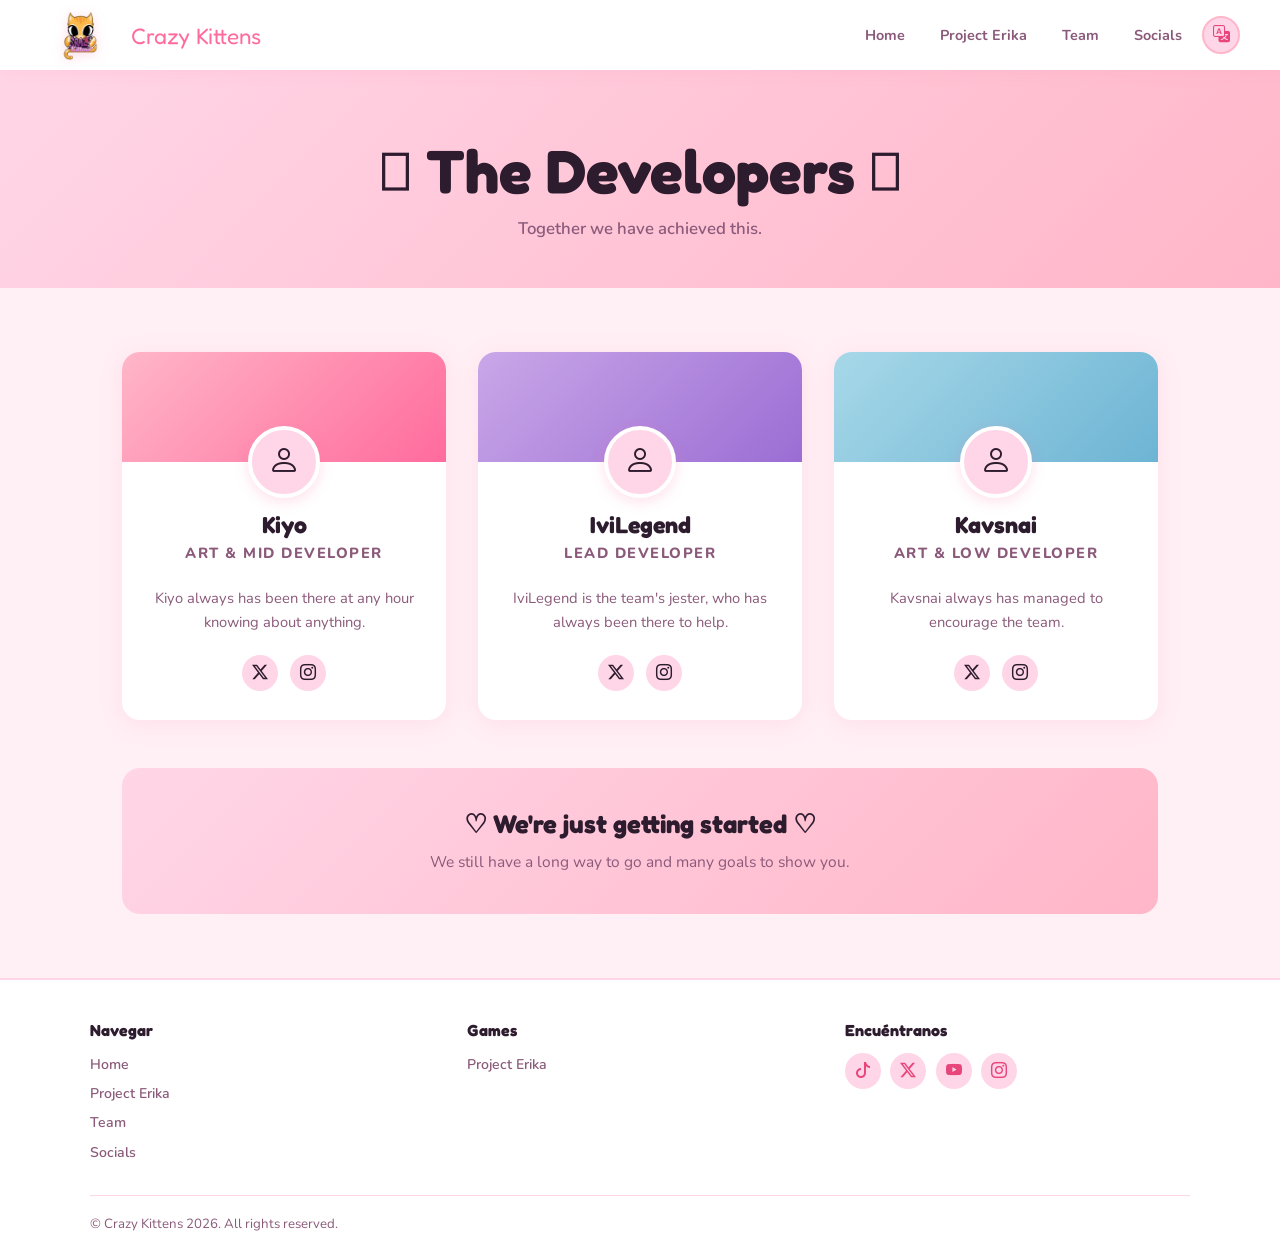
==== team/index.html @ 507714f8 "This shit is ass" ====
<!DOCTYPE html>
<html lang="en">
<head>
  <meta charset="UTF-8">
  <meta name="viewport" content="width=device-width, initial-scale=1.0">
  <title>Team — Crazy Kittens</title>
  <link rel="stylesheet" href="../../style.css">
  <link rel="icon" type="image/x-icon" href="../../assets/icons/logo.png">
  <link rel="stylesheet" href="https://cdn.jsdelivr.net/npm/bootstrap-icons@1.11.3/font/bootstrap-icons.css"> <!-- Iconos duros de pelotas -->
</head>

<body data-page-title="dev.title">
  <!-- navbar -->
  <nav class="navbar">
    <a href="../../index.html" class="navbar-logo">
      <img src="../../assets/images/logo.png" alt="Crazy Kittens logo">
      Crazy Kittens
    </a>

    <ul class="navbar-links" id="navLinks">
      <li><a href="../../index.html" data-i18n="nav.home">Inicio</a></li>
      <li><a href="../games/proyect_erika/" data-i18n="nav.erika">Project Erika</a></li>
      <li><a href="../team/" data-i18n="nav.team">Equipo</a></li>
      <li><a href="../../index.html#socials" data-i18n="nav.socials">Redes</a></li>

      <!-- Language selector -->
      <li>
        <div class="lang-select-wrap" id="langWrap">
          <button class="lang-toggle-btn" id="langToggleBtn" aria-label="Cambiar idioma">
            <i class="bi bi-translate"></i>
          </button>
          <ul class="lang-dropdown" id="langDropdown">
            <li><button type="button" data-lang="es">Español</button></li>
            <li><button type="button" data-lang="en">English</button></li>
          </ul>
        </div>
      </li>
    </ul>
  </nav>
  
  <!-- page header -->
  <header class="page-header">
    <h1 data-i18n="dev.header">Los desarrolladores</h1>
    <p data-i18n="dev.header_sub"></p>
  </header>

  <!-- Nuestras cartas -->
  <div class="section">
    <div class="dev-page-grid">

      <div class="member-card">
        <div class="member-banner member-banner-1">
          <div class="member-avatar-wrap"><div class="member-avatar"><i class="bi bi-person"></i></div></div>
        </div>
        <div class="member-info">

          <h2>Kiyo</h2>
          <p class="member-role" data-i18n="dev.kiyo_role"></p>
          <p data-i18n="dev.kiyo_bio"></p>
          <div class="member-socials">
            <a href="https://x.com" class="member-social-link" title="X"><i class="bi bi-twitter-x"></i></a>
            <a href="https://instagram.com" class="member-social-link" title="Instagram"><i class="bi bi-instagram"></i></a>
          </div>

        </div>
      </div>

      <div class="member-card">
        <div class="member-banner member-banner-2">
          <div class="member-avatar-wrap"><div class="member-avatar"><i class="bi bi-person"></i></div></div>
        </div>
        <div class="member-info">

          <h2>IviLegend</h2>
          <p class="member-role" data-i18n="dev.ivi_role"></p>
          <p data-i18n="dev.ivi_bio"></p>
          <div class="member-socials">
            <a href="https://x.com" class="member-social-link" title="X"><i class="bi bi-twitter-x"></i></a>
            <a href="https://instagram.com" class="member-social-link" title="Instagram"><i class="bi bi-instagram"></i></a>
          </div>

        </div>
      </div>

      <div class="member-card">
        <div class="member-banner member-banner-3">
          <div class="member-avatar-wrap"><div class="member-avatar"><i class="bi bi-person"></i></div></div>
        </div>
        <div class="member-info">

          <h2>Kavsnai</h2>
          <p class="member-role" data-i18n="dev.kav_role"></p>
          <p data-i18n="dev.kav_bio"></p>
          
          <div class="member-socials">
            <a href="https://x.com" class="member-social-link" title="X"><i class="bi bi-twitter-x"></i></a>
            <a href="https://instagram.com" class="member-social-link" title="Instagram"><i class="bi bi-instagram"></i></a>
          </div>

        </div>
      </div>

    </div>

    <!-- sección informativa -->
    <div style="margin-top:3rem; background:linear-gradient(135deg,#FFD6E7,#FFB6C8); border-radius:var(--radius); padding:2.5rem 2rem; text-align:center;">
      <h3 style="font-family:'Fredoka One',cursive; font-size:1.6rem; color:var(--text-dark); margin-bottom:0.6rem;" data-i18n="dev.blurb_h">Estamos apenas comenzando</h3>
      <p style="color:var(--text-soft); max-width:540px; margin:0 auto; line-height:1.65; font-size:0.97rem;" data-i18n="dev.blurb_p">Aún nos queda mucho camino que recorrer y muchos objetivos que mostraros.</p>
    </div>

  </div>

  <!-- footer -->
  <footer class="footer">
    <div class="footer-inner">

      <div class="footer-col">
        <h4 data-i18n="footer.nav_h">Navegar</h4>
        <ul>
          <li><a href="../../index.html" data-i18n="nav.home">Inicio</a></li>
          <li><a href="../games/proyectErika.html" data-i18n="nav.erika">Proyecto Erika</a></li>
          <li><a href="developers.html" data-i18n="nav.team">Equipo</a></li>
          <li><a href="../../index.html#socials" data-i18n="nav.socials">Redes</a></li>
        </ul>
      </div>

      <div class="footer-col">
        <h4 data-i18n="footer.nav_h2">Juegos</h4>
        <ul>
          <li><a href="../games/proyectErika.html" data-i18n="nav.erika">Proyecto Erika</a></li>
        </ul>
      </div>

      <div class="footer-col footer-col--socials">
        <h4 data-i18n="footer.connect_h">Encuéntranos</h4>
        <div class="footer-social-row">
          <a href="https://www.tiktok.com/@crazykittensgames" class="footer-social-link"><i class="bi bi-tiktok"></i></a>
          <a href="https://x.com/crazykittens_" class="footer-social-link"><i class="bi bi-twitter-x"></i></a>
          <a href="https://www.youtube.com/@CrazyKittensGames" class="footer-social-link"><i class="bi bi-youtube"></i></a>
          <a href="https://www.instagram.com/crazykittensgames" class="footer-social-link"><i class="bi bi-instagram"></i></a>
        </div>
      </div>

    </div>

    <div class="footer-bottom">
      <p data-i18n="footer.copy">© Crazy Kittens 2026. All rights reserved.</p>
    </div>
  </footer>
  <script src="../../i18n.js"></script>
  <script>
    const toggle = document.getElementById('navToggle');
    const links  = document.getElementById('navLinks');
    if (toggle && links) {
      toggle.addEventListener('click', () => {
        toggle.classList.toggle('open');
        links.classList.toggle('open');
      });
      links.querySelectorAll('a').forEach(a => a.addEventListener('click', () => {
        toggle.classList.remove('open');
        links.classList.remove('open');
      }));
    }

    const langBtn      = document.getElementById('langToggleBtn');
    const langDropdown = document.getElementById('langDropdown');

    if (langBtn && langDropdown) {
      langBtn.addEventListener('click', (e) => {
        e.stopPropagation();
        langBtn.classList.toggle('open');
        langDropdown.classList.toggle('open');
      });

      langDropdown.querySelectorAll('button[data-lang]').forEach(opt => {
        opt.addEventListener('click', () => {
          const lang = opt.dataset.lang;
          if (typeof setLang === 'function') setLang(lang);
          langBtn.classList.remove('open');
          langDropdown.classList.remove('open');
        });
      });

      document.addEventListener('click', () => {
        langBtn.classList.remove('open');
        langDropdown.classList.remove('open');
      });
    }
  </script>
  
</body>
</html>
---- style.css ----
@import url('https://fonts.googleapis.com/css2?family=Fredoka+One&family=Nunito:wght@400;600;700;800&display=swap');

/* =====================
   VARIABLES & RESET
   ===================== */
:root {
  --bg:          #FFF0F5;
  --white:       #FFFFFF;
  --rose-light:  #FFD6E7;
  --rose-mid:    #FFB6C8;
  --rose-strong: #FF6B9D;
  --rose-deep:   #E8457A;
  --text-dark:   #2D1B2E;
  --text-soft:   #8B5A7A;
  --shadow:      0 4px 24px rgba(255,107,157,0.13);
  --radius:      18px;
  --radius-sm:   10px;
  --nav-h:       70px;
  --section-gap: 4rem;
}

*, *::before, *::after { box-sizing: border-box; margin: 0; padding: 0; }
html { scroll-behavior: smooth; }

body {
  font-family: 'Nunito', sans-serif;
  background: var(--bg);
  color: var(--text-dark);
  min-height: 100vh;
  display: flex;
  flex-direction: column;
}

img { display: block; max-width: 100%; }
a   { text-decoration: none; color: inherit; }
.highlight {
  font-weight: 800;
  color: var(--rose-strong);
}


/* =====================
   NAVBAR
   ===================== */
.navbar {
  background: var(--white);
  box-shadow: 0 2px 16px rgba(255,107,157,0.10);
  position: sticky;
  top: 0;
  z-index: 200;
  padding: 0 2.5rem;
  display: flex;
  align-items: center;
  justify-content: space-between;
  height: var(--nav-h);
}

.navbar-logo {
  display: flex;
  align-items: center;
  gap: 0.7rem;
  font-family: 'Fredoka One', cursive;
  font-size: 1.4rem;
  color: var(--rose-strong);
  flex-shrink: 0;
}

.navbar-logo img {
  width: 80px; height: 52px;
  object-fit: contain;
  filter: drop-shadow(0 2px 6px rgba(255,107,157,0.25));
}

.navbar-links {
  display: flex;
  align-items: center;
  gap: 0.3rem;
  list-style: none;
}

.navbar-links a {
  font-family: 'Nunito', sans-serif;
  font-weight: 700;
  font-size: 0.9rem;
  color: var(--text-soft);
  padding: 0.42rem 0.95rem;
  border-radius: 50px;
  transition: background 0.2s, color 0.2s;
  white-space: nowrap;
}

.navbar-links a:hover,
.navbar-links a.active {
  background: var(--rose-light);
  color: var(--rose-deep);
}

.navbar-right {
  display: flex;
  align-items: center;
  gap: 0.6rem;
  flex-shrink: 0;
}

/* Language selector */
.lang-select-wrap {
  position: relative;
  display: flex;
  align-items: center;
  flex-shrink: 0;
}

.lang-toggle-btn {
  display: flex;
  align-items: center;
  justify-content: center;
  width: 38px;
  height: 38px;
  border-radius: 50%;
  border: 2px solid var(--rose-mid);
  background: var(--rose-light);
  color: var(--rose-deep);
  font-size: 1.05rem;
  cursor: pointer;
  transition: border-color 0.2s, background 0.2s, color 0.2s;
}
.lang-toggle-btn:hover,
.lang-toggle-btn.open {
  border-color: var(--rose-strong);
  background: var(--rose-mid);
  color: var(--white);
}

.lang-dropdown {
  position: absolute;
  top: calc(100% + 8px);
  right: 0;
  background: var(--white);
  border-radius: var(--radius-sm);
  box-shadow: 0 8px 24px rgba(255,107,157,0.18);
  list-style: none;
  min-width: 140px;
  padding: 0.4rem;
  display: none;
  z-index: 250;
}
.lang-dropdown.open { display: block; }

.lang-dropdown li button {
  width: 100%;
  text-align: left;
  background: none;
  border: none;
  padding: 0.55rem 0.8rem;
  font-family: 'Nunito', sans-serif;
  font-weight: 700;
  font-size: 0.88rem;
  color: var(--text-soft);
  border-radius: 8px;
  cursor: pointer;
  transition: background 0.15s, color 0.15s;
}
.lang-dropdown li button:hover,
.lang-dropdown li button.active {
  background: var(--rose-light);
  color: var(--rose-deep);
}

/* Hamburger */
.nav-toggle {
  display: none;
  flex-direction: column;
  gap: 5px;
  cursor: pointer;
  padding: 4px;
  background: none;
  border: none;
}
.nav-toggle span {
  display: block;
  width: 24px; height: 2px;
  background: var(--rose-strong);
  border-radius: 2px;
  transition: transform 0.3s, opacity 0.3s;
}
.nav-toggle.open span:nth-child(1) { transform: translateY(7px) rotate(45deg); }
.nav-toggle.open span:nth-child(2) { opacity: 0; }
.nav-toggle.open span:nth-child(3) { transform: translateY(-7px) rotate(-45deg); }

/* =====================
   HERO / COVER IMAGE
   ===================== */
.hero-cover {
  width: 100%;
  overflow: hidden;
  position: relative;
  display: flex;
  align-items: center;
  justify-content: center;
  background: linear-gradient(135deg, #FFD6E7, #FFB6C8);
}

.hero-cover img {
  width: 100%;
  height: clamp(280px, 70vh, 820px);
  object-fit: cover;
  object-position: center top;
  display: block;
}

.hero-cover-overlay {
  position: absolute;
  inset: 0;
  background: linear-gradient(to bottom,
    rgba(255,240,245,0.0) 40%,
    rgba(255,240,245,0.85) 100%
  );
}

/* =====================
   INTRO STRIP
   ===================== */
.intro-strip {
  background: var(--white);
  padding: 2.5rem 2rem;
  text-align: center;
  border-bottom: 2px solid var(--rose-light);
}

.intro-strip h2 {
  font-family: 'Fredoka One', cursive;
  font-size: clamp(1.6rem, 4vw, 2.4rem);
  color: var(--text-dark);
  margin-bottom: 0.6rem;
}

.intro-strip p {
  color: var(--text-soft);
  font-size: 1rem;
  max-width: 600px;
  margin: 0 auto 1.5rem;
  line-height: 1.65;
}

.intro-btns {
  display: flex;
  gap: 1rem;
  justify-content: center;
  flex-wrap: wrap;
}

/* =====================
   SHARED SECTION WRAPPER
   ===================== */
.section {
  padding: 0 2rem;
  max-width: 1100px;
  margin: var(--section-gap) auto 0;
  width: 100%;
}

.section-title {
  font-family: 'Fredoka One', cursive;
  font-size: 2rem;
  color: var(--text-dark);
  margin-bottom: 0.3rem;
}

.section-divider {
  width: 52px; height: 4px;
  background: var(--rose-strong);
  border-radius: 4px;
  margin-bottom: 2rem;
}

.section-divider--center {
  width: 120px;
  margin-left: auto;
  margin-right: auto;
  margin-bottom: 3rem;
}

/* =====================
   BUTTONS
   ===================== */
.btn {
  display: inline-flex;
  align-items: center;
  gap: 0.5rem;
  background: var(--rose-strong);
  color: var(--white);
  font-family: 'Nunito', sans-serif;
  font-weight: 800;
  font-size: 1rem;
  padding: 0.75rem 2rem;
  border-radius: 50px;
  border: none;
  cursor: pointer;
  transition: background 0.2s, transform 0.15s, box-shadow 0.2s;
  box-shadow: 0 4px 18px rgba(255,107,157,0.35);
}
.btn:hover {
  background: var(--rose-deep);
  transform: translateY(-2px);
  box-shadow: 0 8px 24px rgba(255,107,157,0.4);
}
.btn-outline {
  background: transparent;
  color: var(--rose-strong);
  border: 2px solid var(--rose-strong);
  box-shadow: none;
}
.btn-outline:hover {
  background: var(--rose-light);
  color: var(--rose-deep);
  border-color: var(--rose-deep);
  box-shadow: none;
}
.btn-sm {
  font-size: 0.88rem;
  padding: 0.55rem 1.4rem;
}

/* =====================
   STUDIO PANEL (index about us)
   ===================== */
.studio-panel {
  background: var(--white);
  border-radius: var(--radius);
  box-shadow: var(--shadow);
  display: grid;
  grid-template-columns: 280px 1fr;
  overflow: hidden;
  min-height: 380px;
}

.studio-panel-left {
  background: linear-gradient(160deg, var(--rose-light) 0%, var(--rose-strong) 100%);
  display: flex;
  flex-direction: column;
  align-items: center;
  justify-content: center;
  padding: 2.5rem 2rem;
  gap: 1.2rem;
  position: relative;
  overflow: hidden;
}

.studio-panel-left::before {
  content: '';
  position: absolute;
  width: 260px; height: 260px;
  border-radius: 50%;
  background: rgba(255,255,255,0.08);
  top: -80px; left: -60px;
}

.studio-panel-left::after {
  content: '';
  position: absolute;
  width: 180px; height: 180px;
  border-radius: 50%;
  background: rgba(255,255,255,0.07);
  bottom: -50px; right: -50px;
}

.studio-panel-logo {
  position: relative;
  z-index: 1;
  width: 500px;
  height: 500px;
  display: flex;
  align-items: center;
  justify-content: center;
}

.studio-panel-logo img {
  width: 100%;
  height: 100%;
  object-fit: contain;
  filter: drop-shadow(0 8px 24px rgba(232,69,122,0.3));
}

.studio-panel-name {
  font-family: 'Fredoka One', cursive;
  font-size: 1.5rem;
  color: var(--white);
  text-align: center;
  position: relative;
  z-index: 1;
}

.studio-panel-badge {
  background: rgba(255,255,255,0.22);
  color: var(--white);
  font-size: 0.7rem;
  font-weight: 800;
  text-transform: uppercase;
  letter-spacing: 1.5px;
  padding: 0.3rem 0.9rem;
  border-radius: 50px;
  border: 1px solid rgba(255,255,255,0.35);
  position: relative;
  z-index: 1;
}

.studio-panel-right {
  padding: 2.8rem;
  display: flex;
  flex-direction: column;
  justify-content: center;
  gap: 1.2rem;
}

.studio-panel-right h2 {
  font-family: 'Fredoka One', cursive;
  font-size: 1.9rem;
  color: var(--text-dark);
  line-height: 1.2;
}

.studio-panel-right h2 span {
  color: var(--rose-strong);
}

.studio-panel-right p {
  color: var(--text-soft);
  font-size: 0.93rem;
  line-height: 1.7;
}

.studio-panel-right p strong {
  color: var(--rose-deep);
}

.studio-panel-divider {
  width: 44px; height: 3px;
  background: var(--rose-strong);
  border-radius: 3px;
}

.studio-panel-right .btn {
  align-self: center;
  padding: 0.75rem 1.5rem;
}

.studio-stats-grid {
  display: grid;
  grid-template-columns: 1fr 1fr;
  gap: 0.8rem;
}

.studio-stat {
  background: var(--bg);
  border: 1.5px solid var(--rose-light);
  border-radius: var(--radius-sm);
  padding: 1rem;
  text-align: center;
  transition: transform 0.18s, border-color 0.18s;
}

.studio-stat:hover {
  transform: translateY(-3px);
  border-color: var(--rose-mid);
}

.studio-stat-wide {
  grid-column: 1 / -1;
  background: linear-gradient(135deg, var(--rose-strong), var(--rose-deep));
  border-color: transparent;
  display: flex;
  align-items: center;
  justify-content: center;
  gap: 0.7rem;
  padding: 0.85rem 1rem;
}

.studio-stat-wide:hover {
  transform: none;
}

.studio-stat-num {
  font-family: 'Fredoka One', cursive;
  font-size: 1.7rem;
  color: var(--rose-strong);
  line-height: 1;
}

.studio-stat-wide .studio-stat-num {
  color: var(--white);
}

.studio-stat-lbl {
  font-size: 0.67rem;
  font-weight: 800;
  text-transform: uppercase;
  letter-spacing: 1px;
  color: var(--text-soft);
  margin-top: 0.25rem;
}

.studio-stat-wide .studio-stat-lbl {
  color: rgba(255,255,255,0.85);
  margin-top: 0;
}

/* =====================
   GAME SPOTLIGHT (index)
   ===================== */
.game-spotlight {
  background: var(--white);
  border-radius: var(--radius);
  box-shadow: var(--shadow);
  overflow: hidden;
  display: grid;
  grid-template-columns: 1fr 1fr;
  min-height: 320px;
}

.game-spotlight-img {
  min-height: 280px;
  overflow: hidden;
}

.game-spotlight-img img {
  width: 100%;
  height: 100%;
  object-fit: cover;
  object-position: center;
  display: block;
}

.game-spotlight-body {
  padding: 2.5rem 2rem;
  display: flex;
  flex-direction: column;
  justify-content: center;
  gap: 0.8rem;
}

.game-tag {
  display: inline-block;
  background: var(--rose-light);
  color: var(--rose-deep);
  font-size: 0.72rem;
  font-weight: 800;
  letter-spacing: 1.5px;
  text-transform: uppercase;
  padding: 0.25rem 0.85rem;
  border-radius: 50px;
  align-self: flex-start;
}

.game-spotlight-body h2 {
  font-family: 'Fredoka One', cursive;
  font-size: 2.1rem;
  color: var(--text-dark);
}

.game-spotlight-body p {
  color: var(--text-soft);
  font-size: 0.97rem;
  line-height: 1.65;
}

.spotlight-actions {
  display: flex;
  gap: 0.8rem;
  flex-wrap: wrap;
  margin-top: 0.4rem;
  justify-content: center;
}

/* =====================
   TEAM PREVIEW (index)
   ===================== */
.dev-grid {
  display: grid;
  grid-template-columns: repeat(3, 1fr);
  gap: 1.5rem;
}

.cat-card {
  background: var(--white);
  border-radius: var(--radius);
  box-shadow: var(--shadow);
  padding: 2.2rem 1.6rem 1.8rem;
  text-align: center;
  position: relative;
  transition: transform 0.2s, box-shadow 0.2s;
}
.cat-card::before,
.cat-card::after {
  content: '';
  position: absolute;
  top: -10px;
  width: 22px; height: 22px;
  background: var(--white);
  clip-path: polygon(50% 0%, 0% 100%, 100% 100%);
}
.cat-card::before { left: 18px; }
.cat-card::after  { right: 18px; }
.cat-card:hover   { transform: translateY(-6px); box-shadow: 0 12px 36px rgba(255,107,157,0.2); }

.cat-avatar {
  width: 80px; height: 80px;
  border-radius: 50%;
  background: linear-gradient(135deg, var(--rose-light), var(--rose-mid));
  display: flex; align-items: center; justify-content: center;
  font-size: 2.2rem;
  margin: 0 auto 1.1rem;
  border: 3px solid var(--rose-light);
}
.cat-card h3 {
  font-family: 'Fredoka One', cursive;
  font-size: 1.25rem; color: var(--text-dark); margin-bottom: 0.25rem;
}
.cat-role {
  font-size: 0.78rem; font-weight: 800; letter-spacing: 1.5px;
  text-transform: uppercase; color: var(--rose-strong); margin-bottom: 0.8rem;
}
.cat-card p { font-size: 0.9rem; color: var(--text-soft); line-height: 1.6; }

/* =====================
   NEWSLETTER
   ===================== */
.newsletter-section {
  background: var(--white);
  border-radius: var(--radius);
  box-shadow: var(--shadow);
  padding: 3rem 2.5rem;
  text-align: center;
  max-width: 640px;
  margin: var(--section-gap) auto 0;
  width: calc(100% - 4rem);
}

.newsletter-section h2 {
  font-family: 'Fredoka One', cursive;
  font-size: 1.8rem;
  color: var(--text-dark);
  margin-bottom: 0.5rem;
}

.newsletter-section p {
  color: var(--text-soft);
  font-size: 0.95rem;
  margin-bottom: 1.5rem;
  line-height: 1.55;
}

.newsletter-form {
  display: flex;
  gap: 0.7rem;
  max-width: 440px;
  margin: 0 auto;
}

.newsletter-form input[type="email"] {
  flex: 1;
  padding: 0.72rem 1.2rem;
  border: 2px solid var(--rose-mid);
  border-radius: 50px;
  font-family: 'Nunito', sans-serif;
  font-size: 0.95rem;
  color: var(--text-dark);
  background: var(--bg);
  outline: none;
  transition: border-color 0.2s;
}
.newsletter-form input[type="email"]:focus {
  border-color: var(--rose-strong);
}
.newsletter-form input[type="email"]::placeholder {
  color: var(--text-soft);
}

/* =====================
   SOCIAL SECTION
   ===================== */
.social-section {
  background: linear-gradient(135deg, #FFB6C8 0%, #FF6B9D 100%);
  border-radius: var(--radius);
  padding: 3rem 2rem;
  text-align: center;
  margin: var(--section-gap) auto 0;
  max-width: 1100px;
  width: calc(100% - 4rem);
}

.social-section h2 {
  font-family: 'Fredoka One', cursive;
  font-size: 2rem;
  color: var(--white);
  margin-bottom: 0.5rem;
}
.social-section > p {
  color: rgba(255,255,255,0.85);
  margin-bottom: 2rem;
  font-size: 0.97rem;
}

.social-links {
  display: flex;
  flex-wrap: wrap;
  gap: 1rem;
  justify-content: center;
}

.social-pill {
  display: inline-flex;
  align-items: center;
  gap: 0.55rem;
  background: rgba(255,255,255,0.22);
  color: var(--white);
  font-weight: 700;
  font-size: 0.95rem;
  padding: 0.6rem 1.4rem;
  border-radius: 50px;
  border: 2px solid rgba(255,255,255,0.35);
  transition: background 0.2s, border-color 0.2s;
  backdrop-filter: blur(4px);
}
.social-pill:hover {
  background: rgba(255,255,255,0.38);
  border-color: rgba(255,255,255,0.6);
}

/* =====================
   PAGE HEADER (inner pages)
   ===================== */
.page-header {
  background: linear-gradient(135deg, #FFD6E7 0%, #FFB6C8 100%);
  padding: 4rem 2rem 3rem;
  text-align: center;
}
.page-header h1 {
  font-family: 'Fredoka One', cursive;
  font-size: clamp(2.2rem, 6vw, 3.8rem);
  color: var(--text-dark);
}
.page-header p {
  color: var(--text-soft);
  font-size: 1.05rem;
  margin-top: 0.6rem;
  font-weight: 600;
}

/* =====================
   PROJECT ERIKA PAGE
   ===================== */
.erika-hero {
  background: var(--white);
  border-radius: var(--radius);
  box-shadow: var(--shadow);
  overflow: hidden;
  margin-bottom: 3rem;
}

.erika-cover {
  width: 100%;
  height: 380px;
  background: linear-gradient(135deg, #FFB6C8 0%, #FF6B9D 60%, #E8457A 100%);
  display: flex;
  align-items: center;
  justify-content: center;
  font-size: 7rem;
  position: relative;
  overflow: hidden;
}

.erika-cover img {
  width: 100%;
  height: 100%;
  object-fit: cover;
}

.erika-cover-placeholder {
  position: absolute;
  font-size: 7rem;
}

.erika-meta {
  padding: 2rem 2.5rem;
  display: flex;
  align-items: flex-start;
  justify-content: space-between;
  gap: 2rem;
  flex-wrap: wrap;
}

.erika-meta-left h1 {
  font-family: 'Fredoka One', cursive;
  font-size: 2.5rem;
  color: var(--text-dark);
  margin-bottom: 0.4rem;
}

.erika-meta-left p {
  color: var(--text-soft);
  font-size: 0.95rem;
  line-height: 1.6;
  max-width: 550px;
}

.badge-row {
  display: flex;
  gap: 0.5rem;
  flex-wrap: wrap;
  margin-bottom: 0.8rem;
}

.badge {
  background: var(--rose-light);
  color: var(--rose-deep);
  font-size: 0.72rem;
  font-weight: 800;
  letter-spacing: 1px;
  text-transform: uppercase;
  padding: 0.22rem 0.7rem;
  border-radius: 50px;
}

.erika-actions {
  display: flex;
  flex-direction: column;
  gap: 0.7rem;
  flex-shrink: 0;
}

.spotlight-divider {
  border: none;
  width: 80px;
  margin: 0.4rem auto;
  border-top: 3px dotted var(--rose-mid);
}

/* Trailer embed */
.trailer-wrap {
  background: var(--white);
  border-radius: var(--radius);
  box-shadow: var(--shadow);
  overflow: hidden;
  margin-bottom: 3rem;
}

.trailer-wrap h2 {
  font-family: 'Fredoka One', cursive;
  font-size: 1.6rem;
  color: var(--text-dark);
  padding: 1.5rem 2rem 0;
}

.trailer-embed {
  position: relative;
  padding-bottom: 56.25%;
  height: 0;
  margin: 1.2rem 0 0;
}

.trailer-embed iframe {
  position: absolute;
  top: 0; left: 0;
  width: 100%; height: 100%;
  border: none;
}

/* Screenshots grid */
.screenshots-grid {
  display: grid;
  grid-template-columns: repeat(2, 1fr);
  gap: 1.5rem;
  margin-top: 1.5rem;
}

.screenshot-slot {
  background: #f2c4d4;
  border-radius: 16px;
  aspect-ratio: unset;
  display: flex;
  align-items: center;
  justify-content: center;
  font-size: 2.5rem;
  overflow: visible;
  min-height: 220px;
  position: relative;
  padding: 10px 10px 52px 10px;
}

.screenshot-slot::before { display: none; }
.screenshot-slot::after  { display: none; }

.screenshot-slot img {
  width: 100%;
  height: 300px;
  object-fit: cover;
  display: block;
  border-radius: 10px;
  filter: sepia(20%) contrast(1.05) brightness(0.95) saturate(0.9);
}

.screenshot-slot:nth-child(odd)  { transform: rotate(-1.2deg); }
.screenshot-slot:nth-child(even) { transform: rotate(1deg); }

/* chincheta */

.screenshot-slot .photo-clip {
  position: absolute;
  top: -20px;
  left: 50%;
  transform: translateX(-50%);
  width: 42px;
  height: 42px;
  background: #d4889e;
  border-radius: 50%;
  z-index: 10;
  box-shadow: 0 2px 8px rgba(0,0,0,0.15);
}

.screenshot-slot .photo-clip::before {
  content: '';
  position: absolute;
  top: 50%;
  left: 50%;
  transform: translate(-50%, -50%);
  width: 16px;
  height: 16px;
  border-radius: 50%;
  background: #f5d5df;
}
/* =====================
   GAMES LIST
   ===================== */
.games-grid {
  display: grid;
  grid-template-columns: repeat(auto-fill, minmax(320px, 1fr));
  gap: 1.8rem;
}

.game-card {
  background: var(--white);
  border-radius: var(--radius);
  box-shadow: var(--shadow);
  overflow: hidden;
  transition: transform 0.2s, box-shadow 0.2s;
}
.game-card:hover {
  transform: translateY(-6px);
  box-shadow: 0 14px 36px rgba(255,107,157,0.2);
}
.game-card-cover {
  height: 200px;
  background: linear-gradient(135deg, #FFB6C8 0%, #FF6B9D 60%, #E8457A 100%);
  display: flex; align-items: center; justify-content: center;
  font-size: 4.5rem;
}
.game-card-info {
  padding: 1.5rem 1.6rem;
}
.game-card-info h2 {
  font-family: 'Fredoka One', cursive;
  font-size: 1.4rem; color: var(--text-dark); margin-bottom: 0.4rem;
}
.game-card-info p {
  color: var(--text-soft); font-size: 0.9rem; line-height: 1.6; margin-bottom: 1.2rem;
}

/* =====================
   TEAM PAGE
   ===================== */
.dev-page-grid {
  display: grid;
  grid-template-columns: repeat(auto-fill, minmax(300px, 1fr));
  gap: 2rem;
}

.member-card {
  background: var(--white);
  border-radius: var(--radius);
  box-shadow: var(--shadow);
  overflow: hidden;
  transition: transform 0.2s, box-shadow 0.2s;
}
.member-card:hover {
  transform: translateY(-6px);
  box-shadow: 0 14px 36px rgba(255,107,157,0.2);
}

.member-banner {
  height: 110px;
  position: relative;
}
.member-banner-1 { background: linear-gradient(135deg, #FFB6C8, #FF6B9D); }
.member-banner-2 { background: linear-gradient(135deg, #C9A7E8, #9B6DD4); }
.member-banner-3 { background: linear-gradient(135deg, #A7D8E8, #6DB4D4); }

.member-avatar-wrap {
  position: absolute;
  bottom: -36px; left: 50%;
  transform: translateX(-50%);
}
.member-avatar {
  width: 72px; height: 72px;
  border-radius: 50%;
  border: 4px solid var(--white);
  background: var(--rose-light);
  display: flex; align-items: center; justify-content: center;
  font-size: 2rem;
  box-shadow: 0 4px 14px rgba(255,107,157,0.2);
}
.member-info {
  padding: 3rem 1.8rem 1.8rem;
  text-align: center;
}
.member-info h2 {
  font-family: 'Fredoka One', cursive;
  font-size: 1.45rem; color: var(--text-dark); margin-bottom: 0.2rem;
}
.member-role {
  font-size: 0.75rem; font-weight: 800;
  letter-spacing: 1.5px; text-transform: uppercase;
  color: var(--rose-strong); margin-bottom: 0.9rem;
}
.member-info p {
  color: var(--text-soft); font-size: 0.92rem; line-height: 1.65; margin-bottom: 1.3rem;
}
.member-socials { display: flex; justify-content: center; gap: 0.7rem; }
.member-social-link {
  width: 36px; height: 36px;
  border-radius: 50%;
  background: var(--rose-light);
  display: flex; align-items: center; justify-content: center;
  font-size: 1rem;
  transition: background 0.2s, transform 0.15s;
}
.member-social-link:hover { background: var(--rose-mid); transform: scale(1.1); }

/* =====================
   DONATE PAGE
   ===================== */
.donate-intro {
  background: var(--white);
  border-radius: var(--radius);
  box-shadow: var(--shadow);
  padding: 3rem 2.5rem;
  text-align: center;
  margin-bottom: 2.5rem;
}

.donate-intro h2 {
  font-family: 'Fredoka One', cursive;
  font-size: 2rem;
  color: var(--text-dark);
  margin-bottom: 0.7rem;
}

.donate-intro p {
  color: var(--text-soft);
  font-size: 0.97rem;
  line-height: 1.7;
  max-width: 580px;
  margin: 0 auto 2rem;
}

.donate-tiers {
  display: grid;
  grid-template-columns: repeat(auto-fill, minmax(220px, 1fr));
  gap: 1.5rem;
  margin-bottom: 2rem;
}

.donate-tier {
  background: var(--bg);
  border: 2px solid var(--rose-mid);
  border-radius: var(--radius);
  padding: 2rem 1.5rem;
  text-align: center;
  transition: border-color 0.2s, transform 0.2s;
}

.donate-tier:hover {
  border-color: var(--rose-strong);
  transform: translateY(-4px);
}

.donate-tier.featured {
  border-color: var(--rose-strong);
  background: linear-gradient(135deg, #FFF0F5, #FFD6E7);
}

.donate-tier .tier-icon { font-size: 2.5rem; margin-bottom: 0.8rem; }
.donate-tier .tier-amount {
  font-family: 'Fredoka One', cursive;
  font-size: 2rem;
  color: var(--rose-strong);
}
.donate-tier .tier-name {
  font-weight: 800;
  font-size: 0.85rem;
  text-transform: uppercase;
  letter-spacing: 1px;
  color: var(--text-soft);
  margin-bottom: 0.7rem;
}
.donate-tier p {
  color: var(--text-soft);
  font-size: 0.87rem;
  line-height: 1.55;
}

/* =====================
   SUPPORT SECTION (index)
   ===================== */
.support-section {
  text-align: left;
}

.support-section .section-divider {
  margin-left: 0;
  margin-right: 0;
}

.support-grid {
  display: grid;
  grid-template-columns: repeat(auto-fit, minmax(260px, 320px));
  gap: 1.5rem;
  justify-content: center;
}

.support-card {
  background: var(--white);
  border-radius: var(--radius);
  box-shadow: var(--shadow);
  padding: 2rem 1.8rem;
  text-align: center;
  display: flex;
  flex-direction: column;
}

.support-card p {
  color: var(--text-soft);
  font-size: 0.88rem;
  line-height: 1.55;
  margin-bottom: 1rem;
  flex: 1;
}

.support-card .btn {
  align-self: center;
  width: fit-content;
}

.support-card .support-icon {
  font-size: 2.5rem;
  margin-bottom: 0.8rem;
}

.support-card h3 {
  font-family: 'Fredoka One', cursive;
  font-size: 1.15rem;
  color: var(--text-dark);
  margin-bottom: 0.5rem;
}

/* =====================
   NOVEDADES / NEWS
   ===================== */
.news-grid {
  display: grid;
  grid-template-columns: repeat(auto-fill, minmax(300px, 1fr));
  gap: 1.5rem;
}

.news-card {
  background: var(--white);
  border-radius: var(--radius);
  box-shadow: var(--shadow);
  overflow: hidden;
  transition: transform 0.2s, box-shadow 0.2s;
}
.news-card:hover {
  transform: translateY(-4px);
  box-shadow: 0 12px 30px rgba(255,107,157,0.18);
}

.news-card-img {
  height: 140px;
  background: linear-gradient(135deg, var(--rose-light), var(--rose-mid));
  display: flex; align-items: center; justify-content: center;
  font-size: 3rem;
}

.news-card-body { padding: 1.4rem 1.5rem; }
.news-card-date {
  font-size: 0.75rem; font-weight: 700;
  color: var(--rose-strong); text-transform: uppercase;
  letter-spacing: 1px; margin-bottom: 0.4rem;
}
.news-card-body h3 {
  font-family: 'Fredoka One', cursive;
  font-size: 1.15rem; color: var(--text-dark); margin-bottom: 0.5rem;
}
.news-card-body p {
  color: var(--text-soft); font-size: 0.88rem; line-height: 1.55;
}

/* =====================
   404
   ===================== */
.error-page {
  flex: 1;
  display: flex; flex-direction: column;
  align-items: center; justify-content: center;
  text-align: center; padding: 4rem 2rem;
}
.error-code {
  font-family: 'Fredoka One', cursive;
  font-size: clamp(6rem, 18vw, 12rem);
  color: var(--rose-mid); line-height: 1; margin-bottom: 0.3rem;
}
.error-page h2 {
  font-family: 'Fredoka One', cursive;
  font-size: 2rem; color: var(--text-dark); margin-bottom: 0.7rem;
}
.error-page p { color: var(--text-soft); font-size: 1rem; margin-bottom: 2rem; }

/* =====================
   FOOTER
   ===================== */
.footer {
  background: var(--white);
  border-top: 2px solid var(--rose-light);
  padding: 2.5rem 2.5rem 1.5rem;
  margin-top: var(--section-gap);
}

.footer-inner {
  max-width: 1100px;
  margin: 0 auto 2rem;
  display: grid;
  grid-template-columns: 1fr 1fr 1fr;
  gap: 2rem;
}

.footer-col h4 {
  font-family: 'Fredoka One', cursive;
  font-size: 1rem; color: var(--text-dark); margin-bottom: 0.8rem;
}
.footer-col ul {
  list-style: none; display: flex; flex-direction: column; gap: 0.45rem;
}
.footer-col ul li a {
  color: var(--text-soft); font-size: 0.88rem; font-weight: 600;
  transition: color 0.2s;
}
.footer-col ul li a:hover { color: var(--rose-strong); }

.footer-social-row {
  display: flex;
  gap: 0.6rem;
  flex-wrap: wrap;
}

.footer-social-link {
  width: 36px; height: 36px;
  border-radius: 50%;
  background: var(--rose-light);
  color: var(--rose-deep);
  display: flex; align-items: center; justify-content: center;
  font-size: 1rem;
  transition: background 0.2s, transform 0.15s;
}
.footer-social-link:hover {
  background: var(--rose-mid);
  transform: scale(1.1);
}

.footer-bottom {
  max-width: 1100px;
  margin: 0 auto;
  border-top: 1px solid var(--rose-light);
  padding-top: 1.2rem;
}
.footer-bottom p { color: var(--text-soft); font-size: 0.83rem; }

/* =====================
   LOGO ANIMACION (about us)
   ===================== */
.studio-panel-logo .logo-container {
  position: relative;
  display: inline-flex;
  align-items: center;
  justify-content: center;
  width: 100%;
  height: 100%;
  cursor: pointer;
}

.studio-panel-logo .logo-base {
  width: 100%;
  height: 100%;
  object-fit: contain;
  filter: drop-shadow(0 8px 24px rgba(232,69,122,0.3));
}

.studio-panel-logo .logo-whiskers {
  position: absolute;
  inset: 0;
  width: 100%;
  height: 100%;
  object-fit: contain;
  pointer-events: none;
  transform-origin: center;
}

@keyframes whisker-wiggle {
  0%   { transform: rotate(0deg)   scale(1); }
  15%  { transform: rotate(-12deg) scale(1.1); }
  35%  { transform: rotate(10deg)  scale(1.15); }
  55%  { transform: rotate(-8deg)  scale(1.1); }
  75%  { transform: rotate(6deg)   scale(1.05); }
  90%  { transform: rotate(-3deg)  scale(1); }
  100% { transform: rotate(0deg)   scale(1); }
}

@keyframes cat-bounce {
  0%   { transform: translateY(0)    rotate(0deg); }
  20%  { transform: translateY(-8px) rotate(-5deg); }
  40%  { transform: translateY(4px)  rotate(4deg); }
  60%  { transform: translateY(-5px) rotate(-3deg); }
  80%  { transform: translateY(2px)  rotate(2deg); }
  100% { transform: translateY(0)    rotate(0deg); }
}

.studio-panel-logo .logo-whiskers.wiggle {
  animation: whisker-wiggle 0.55s ease-in-out forwards;
}

.studio-panel-logo .logo-base.wiggle {
  animation: cat-bounce 0.55s ease-in-out forwards;
}

/* =====================
   RESPONSIVE
   ===================== */
@media (max-width: 900px) {
  .game-spotlight        { grid-template-columns: 1fr; }
  .dev-grid              { grid-template-columns: 1fr 1fr; }
  .footer-inner          { grid-template-columns: 1fr 1fr; }
}

@media (max-width: 750px) {
  .studio-panel          { grid-template-columns: 1fr; }
  .studio-panel-left     { padding: 2.5rem 2rem 2rem; }
  .studio-panel-right    { padding: 2rem 1.8rem; }
}

@media (max-width: 700px) {
  :root { --section-gap: 3rem; }

  .nav-toggle { display: flex; }

  .lang-select { max-width: 110px; font-size: 0.78rem; padding: 0.32rem 0.7rem; }

  .navbar-links {
    display: none;
    position: absolute;
    top: var(--nav-h);
    left: 0; right: 0;
    background: var(--white);
    flex-direction: column;
    padding: 1.2rem 1.5rem 1.5rem;
    gap: 0.3rem;
    box-shadow: 0 8px 24px rgba(255,107,157,0.15);
    border-top: 2px solid var(--rose-light);
    z-index: 199;
  }

  .navbar-links.open { display: flex; }

  .navbar-links a {
    display: block;
    width: 100%;
    padding: 0.65rem 1.1rem;
    font-size: 1rem;
  }

  .dev-grid              { grid-template-columns: 1fr; }
  .footer-inner          { grid-template-columns: 1fr; gap: 1.5rem; }
  .erika-meta            { flex-direction: column; }
  .erika-actions         { flex-direction: row; flex-wrap: wrap; }
  .newsletter-form       { flex-direction: column; }
  .newsletter-section    { width: calc(100% - 2rem); }
  .social-section        { width: calc(100% - 2rem); }
  .hero-cover img        { height: 55vw; min-height: 240px; }
  .hero-cover            { max-height: none; }
}

@media (max-width: 480px) {
  :root { --section-gap: 2.5rem; }

  .navbar                { padding: 0 1rem; }
  .section               { padding: 0 1.2rem; }
  .donate-tiers          { grid-template-columns: 1fr; }
  .studio-stats          { grid-template-columns: 1fr 1fr; }
  .erika-cover           { height: 220px; }
}
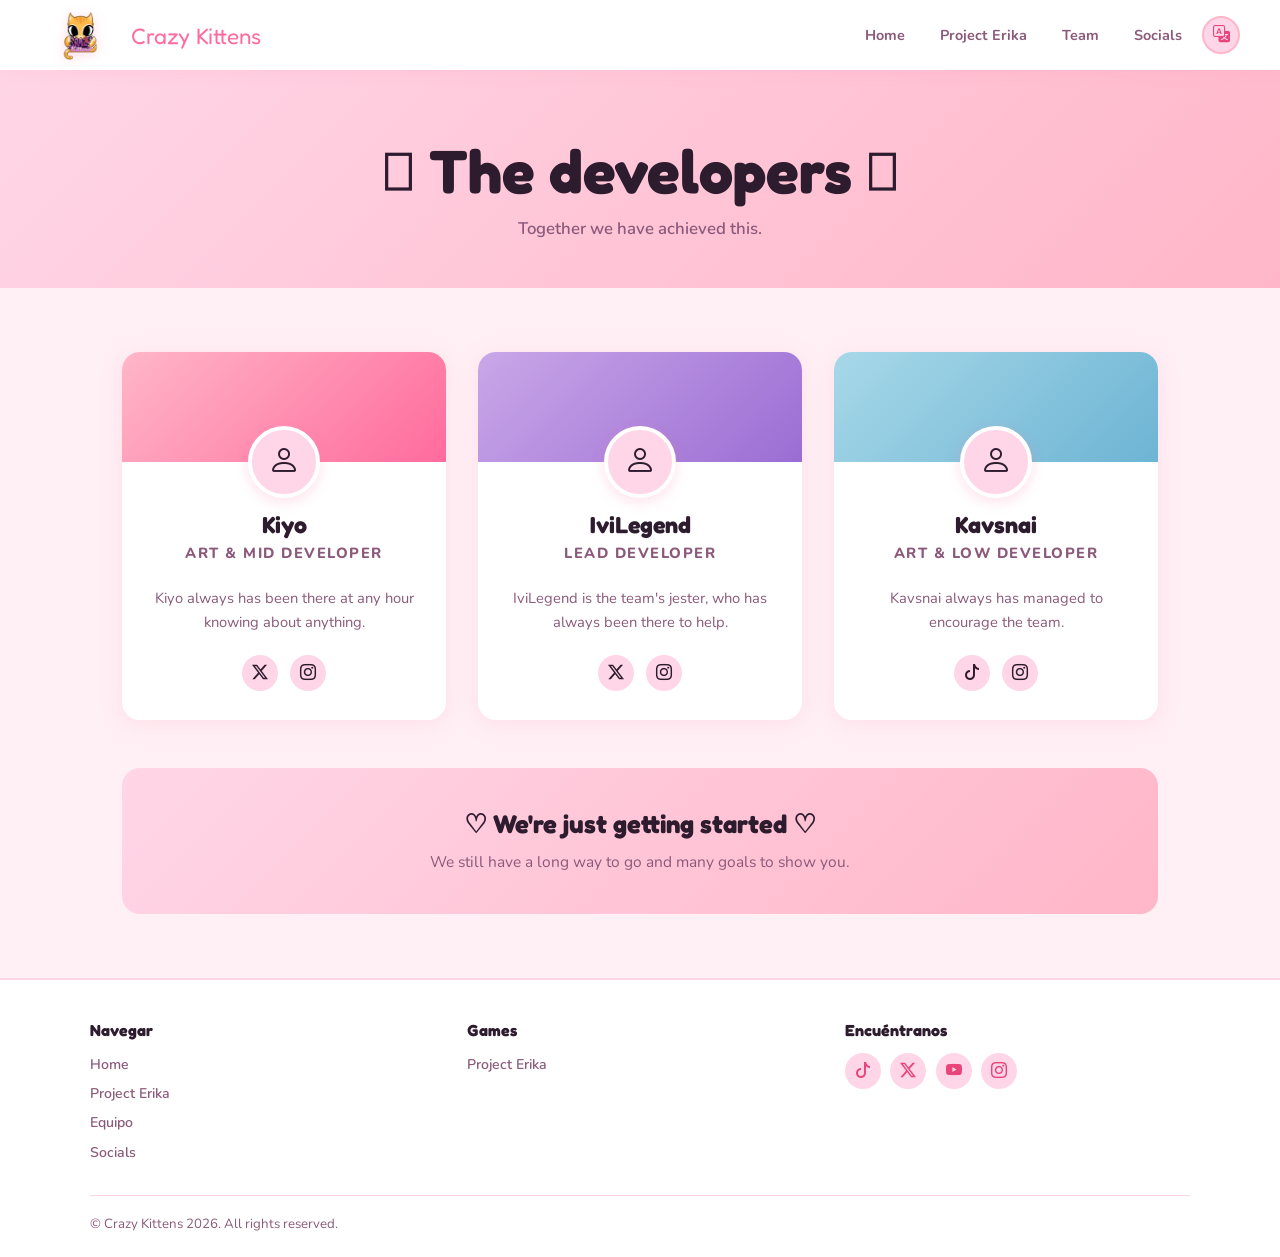
==== commit 47d3fd2e: "enlace rel titulo funcional y nombres titulos mejorados" ====
--- a/team/index.html
+++ b/team/index.html
@@ -3,25 +3,25 @@
 <head>
   <meta charset="UTF-8">
   <meta name="viewport" content="width=device-width, initial-scale=1.0">
-  <title>Team — Crazy Kittens</title>
-  <link rel="stylesheet" href="../../style.css">
-  <link rel="icon" type="image/x-icon" href="../../assets/icons/logo.png">
+  <title>Team - Crazy Kittens</title>
+  <link rel="stylesheet" href="../style.css">
+  <link rel="icon" type="image/x-icon" href="../assets/images/logo.png">
   <link rel="stylesheet" href="https://cdn.jsdelivr.net/npm/bootstrap-icons@1.11.3/font/bootstrap-icons.css"> <!-- Iconos duros de pelotas -->
 </head>
 
 <body data-page-title="dev.title">
   <!-- navbar -->
   <nav class="navbar">
-    <a href="../../index.html" class="navbar-logo">
-      <img src="../../assets/images/logo.png" alt="Crazy Kittens logo">
+    <a href="../index.html" class="navbar-logo">
+      <img src="../assets/images/logo.png" alt="Crazy Kittens logo">
       Crazy Kittens
     </a>
 
     <ul class="navbar-links" id="navLinks">
-      <li><a href="../../index.html" data-i18n="nav.home">Inicio</a></li>
-      <li><a href="../games/proyect_erika/" data-i18n="nav.erika">Project Erika</a></li>
-      <li><a href="../team/" data-i18n="nav.team">Equipo</a></li>
-      <li><a href="../../index.html#socials" data-i18n="nav.socials">Redes</a></li>
+      <li><a href="../index.html" data-i18n="nav.home">Inicio</a></li>
+      <li><a href="../games/proyect_erika/index.html" data-i18n="nav.erika">Project Erika</a></li>
+      <li><a href="index.html" data-i18n="nav.dev">Equipo</a></li>
+      <li><a href="../index.html#socials" data-i18n="nav.socials">Redes</a></li>
 
       <!-- Language selector -->
       <li>
@@ -93,8 +93,8 @@
           <p data-i18n="dev.kav_bio"></p>
           
           <div class="member-socials">
-            <a href="https://x.com" class="member-social-link" title="X"><i class="bi bi-twitter-x"></i></a>
-            <a href="https://instagram.com" class="member-social-link" title="Instagram"><i class="bi bi-instagram"></i></a>
+            <a href="https://www.tiktok.com/@kavsnai" class="member-social-link" title="tiktok"><i class="bi bi-tiktok"></i></a>
+            <a href="https://www.instagram.com/kavsnai/" class="member-social-link" title="Instagram"><i class="bi bi-instagram"></i></a>
           </div>
 
         </div>
@@ -117,17 +117,17 @@
       <div class="footer-col">
         <h4 data-i18n="footer.nav_h">Navegar</h4>
         <ul>
-          <li><a href="../../index.html" data-i18n="nav.home">Inicio</a></li>
-          <li><a href="../games/proyectErika.html" data-i18n="nav.erika">Proyecto Erika</a></li>
-          <li><a href="developers.html" data-i18n="nav.team">Equipo</a></li>
-          <li><a href="../../index.html#socials" data-i18n="nav.socials">Redes</a></li>
+          <li><a href="../index.html" data-i18n="nav.home">Inicio</a></li>
+          <li><a href="../games/proyect_erika/index.html" data-i18n="nav.erika">Proyecto Erika</a></li>
+          <li><a href="index.html" data-i18n="nav.team">Equipo</a></li>
+          <li><a href="../index.html#socials" data-i18n="nav.socials">Redes</a></li>
         </ul>
       </div>
 
       <div class="footer-col">
         <h4 data-i18n="footer.nav_h2">Juegos</h4>
         <ul>
-          <li><a href="../games/proyectErika.html" data-i18n="nav.erika">Proyecto Erika</a></li>
+          <li><a href="../games/proyect_erika/index.html" data-i18n="nav.erika">Proyecto Erika</a></li>
         </ul>
       </div>
 
@@ -147,7 +147,7 @@
       <p data-i18n="footer.copy">© Crazy Kittens 2026. All rights reserved.</p>
     </div>
   </footer>
-  <script src="../../i18n.js"></script>
+  <script src="../i18n.js"></script>
   <script>
     const toggle = document.getElementById('navToggle');
     const links  = document.getElementById('navLinks');
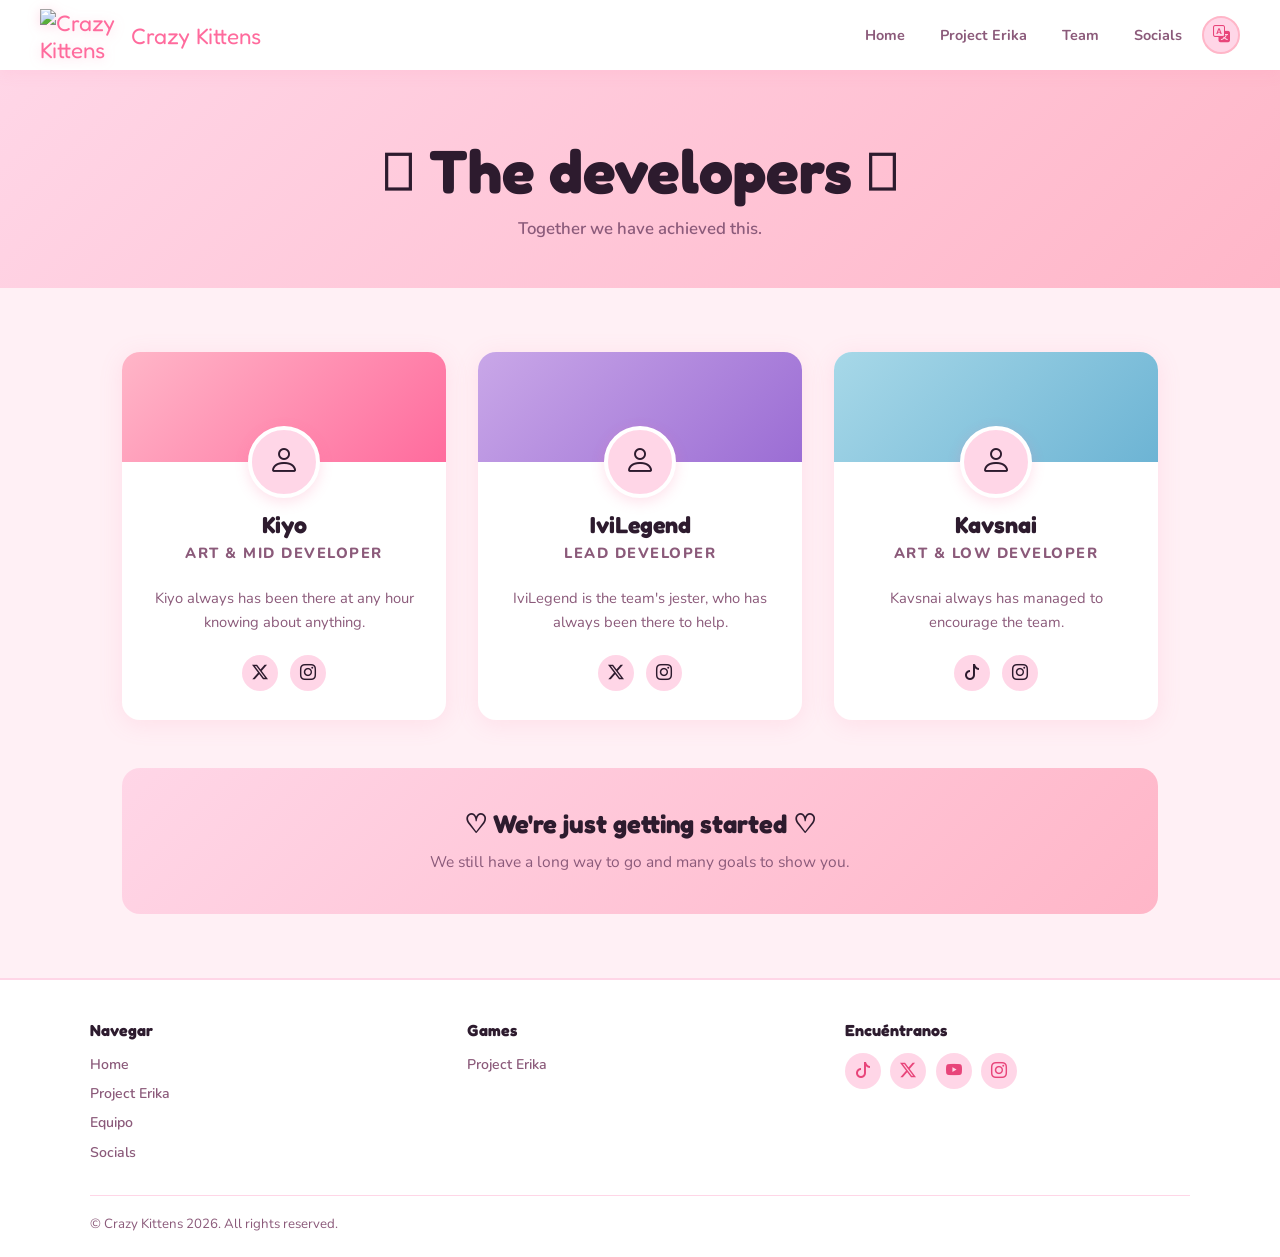
==== commit fe737c21: "ico fixed and simp" ====
--- a/team/index.html
+++ b/team/index.html
@@ -5,7 +5,7 @@
   <meta name="viewport" content="width=device-width, initial-scale=1.0">
   <title>Team - Crazy Kittens</title>
   <link rel="stylesheet" href="../style.css">
-  <link rel="icon" type="image/x-icon" href="../assets/images/logo.png">
+  <link rel="icon" type="image/png" href="assets/icons/logo_simp.ico">
   <link rel="stylesheet" href="https://cdn.jsdelivr.net/npm/bootstrap-icons@1.11.3/font/bootstrap-icons.css"> <!-- Iconos duros de pelotas -->
 </head>
 
@@ -13,7 +13,7 @@
   <!-- navbar -->
   <nav class="navbar">
     <a href="../index.html" class="navbar-logo">
-      <img src="../assets/images/logo.png" alt="Crazy Kittens logo">
+      <img src="assets/images/logo_simp.png" alt="Crazy Kittens logo">
       Crazy Kittens
     </a>
 
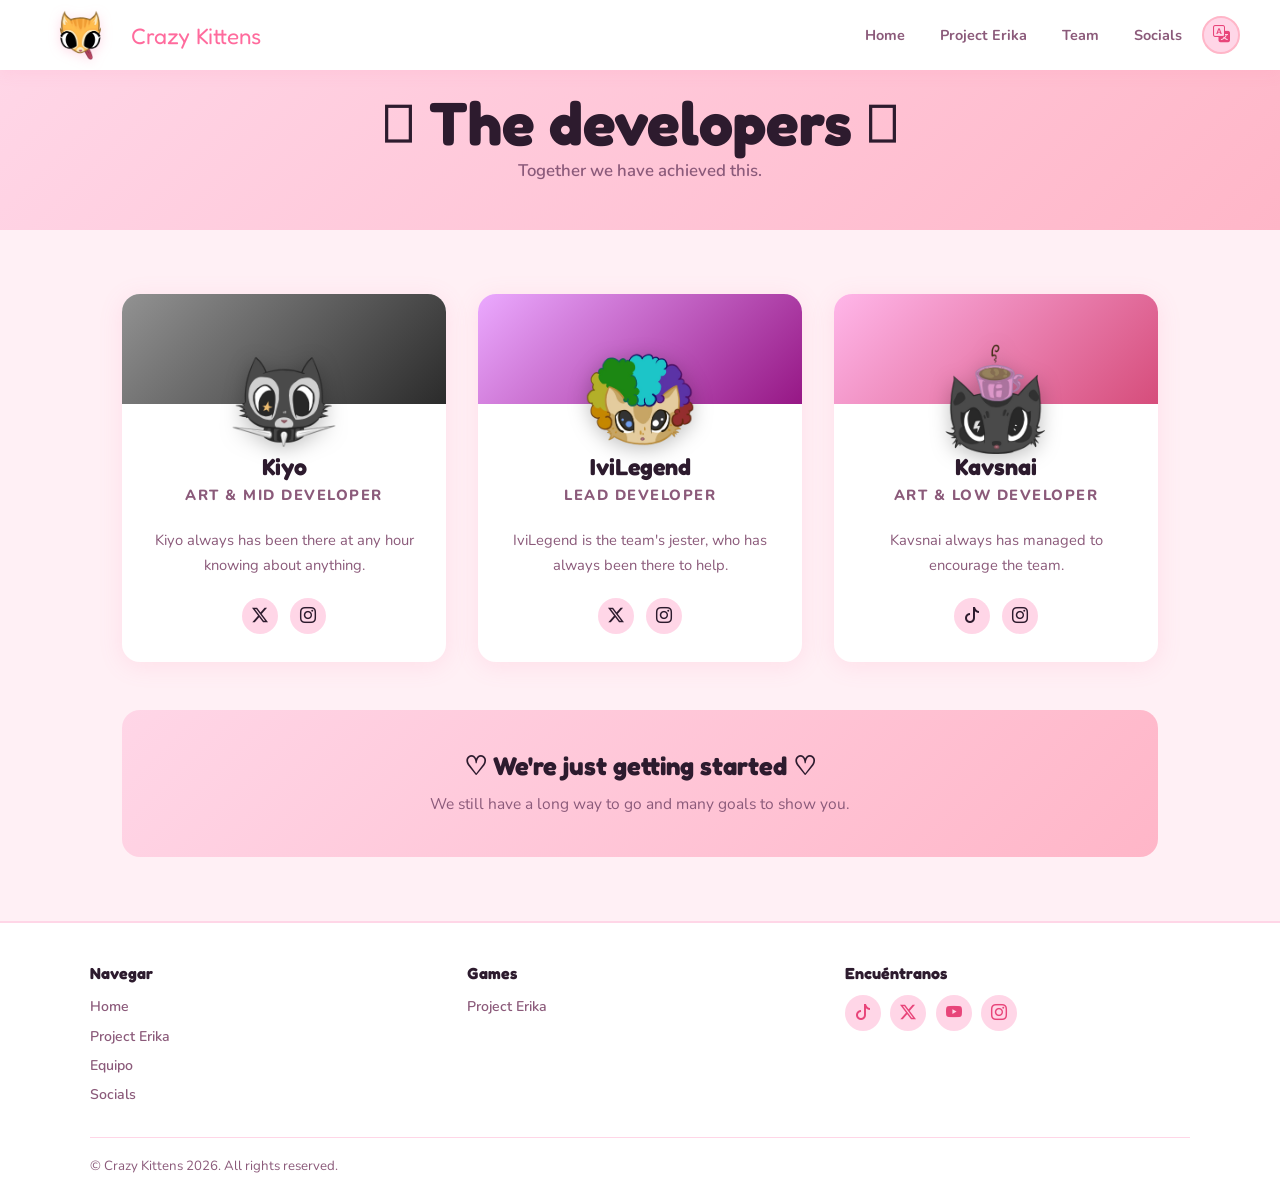
==== commit 339c3f5b: "new icons devs, and colors fixed" ====
--- a/team/index.html
+++ b/team/index.html
@@ -5,7 +5,7 @@
   <meta name="viewport" content="width=device-width, initial-scale=1.0">
   <title>Team - Crazy Kittens</title>
   <link rel="stylesheet" href="../style.css">
-  <link rel="icon" type="image/png" href="assets/icons/logo_simp.ico">
+  <link rel="icon" type="image/png" href="assets/icons/logo/logo_simp.ico">
   <link rel="stylesheet" href="https://cdn.jsdelivr.net/npm/bootstrap-icons@1.11.3/font/bootstrap-icons.css"> <!-- Iconos duros de pelotas -->
 </head>
 
@@ -13,7 +13,7 @@
   <!-- navbar -->
   <nav class="navbar">
     <a href="../index.html" class="navbar-logo">
-      <img src="assets/images/logo_simp.png" alt="Crazy Kittens logo">
+      <img src="../assets/images/logo/logo_simp.png" alt="Crazy Kittens logo">
       Crazy Kittens
     </a>
 
@@ -50,7 +50,7 @@
 
       <div class="member-card">
         <div class="member-banner member-banner-1">
-          <div class="member-avatar-wrap"><div class="member-avatar"><i class="bi bi-person"></i></div></div>
+          <div class="member-avatar-wrap"><div class="member-avatar"><img src="../assets/images/team/logo_kiyo.png" alt="kiyo draw"></div></div>
         </div>
         <div class="member-info">
 
@@ -67,7 +67,7 @@
 
       <div class="member-card">
         <div class="member-banner member-banner-2">
-          <div class="member-avatar-wrap"><div class="member-avatar"><i class="bi bi-person"></i></div></div>
+          <div class="member-avatar-wrap"><div class="member-avatar"><img src="../assets/images/team/logo_iviLegend.png" alt="iviLegend draw"></div></div>
         </div>
         <div class="member-info">
 
@@ -84,7 +84,7 @@
 
       <div class="member-card">
         <div class="member-banner member-banner-3">
-          <div class="member-avatar-wrap"><div class="member-avatar"><i class="bi bi-person"></i></div></div>
+          <div class="member-avatar-wrap"><div class="member-avatar"><img src="../assets/images/team/logo_kavsai.png" alt="kavsnai draw"></div></div>
         </div>
         <div class="member-info">
 
--- a/style.css
+++ b/style.css
@@ -1,8 +1,6 @@
 @import url('https://fonts.googleapis.com/css2?family=Fredoka+One&family=Nunito:wght@400;600;700;800&display=swap');
 
-/* =====================
-   VARIABLES & RESET
-   ===================== */
+/* variables y reset */
 :root {
   --bg:          #FFF0F5;
   --white:       #FFFFFF;
@@ -38,10 +36,7 @@
   color: var(--rose-strong);
 }
 
-
-/* =====================
-   NAVBAR
-   ===================== */
+/* barra de navegacion */
 .navbar {
   background: var(--white);
   box-shadow: 0 2px 16px rgba(255,107,157,0.10);
@@ -95,14 +90,7 @@
   color: var(--rose-deep);
 }
 
-.navbar-right {
-  display: flex;
-  align-items: center;
-  gap: 0.6rem;
-  flex-shrink: 0;
-}
-
-/* Language selector */
+/* selector de idioma */
 .lang-select-wrap {
   position: relative;
   display: flex;
@@ -166,30 +154,7 @@
   color: var(--rose-deep);
 }
 
-/* Hamburger */
-.nav-toggle {
-  display: none;
-  flex-direction: column;
-  gap: 5px;
-  cursor: pointer;
-  padding: 4px;
-  background: none;
-  border: none;
-}
-.nav-toggle span {
-  display: block;
-  width: 24px; height: 2px;
-  background: var(--rose-strong);
-  border-radius: 2px;
-  transition: transform 0.3s, opacity 0.3s;
-}
-.nav-toggle.open span:nth-child(1) { transform: translateY(7px) rotate(45deg); }
-.nav-toggle.open span:nth-child(2) { opacity: 0; }
-.nav-toggle.open span:nth-child(3) { transform: translateY(-7px) rotate(-45deg); }
-
-/* =====================
-   HERO / COVER IMAGE
-   ===================== */
+/* portada */
 .hero-cover {
   width: 100%;
   overflow: hidden;
@@ -217,9 +182,7 @@
   );
 }
 
-/* =====================
-   INTRO STRIP
-   ===================== */
+/* franja de bienvenida */
 .intro-strip {
   background: var(--white);
   padding: 2.5rem 2rem;
@@ -242,16 +205,7 @@
   line-height: 1.65;
 }
 
-.intro-btns {
-  display: flex;
-  gap: 1rem;
-  justify-content: center;
-  flex-wrap: wrap;
-}
-
-/* =====================
-   SHARED SECTION WRAPPER
-   ===================== */
+/* contenedor general de secciones */
 .section {
   padding: 0 2rem;
   max-width: 1100px;
@@ -280,9 +234,7 @@
   margin-bottom: 3rem;
 }
 
-/* =====================
-   BUTTONS
-   ===================== */
+/* botones */
 .btn {
   display: inline-flex;
   align-items: center;
@@ -321,9 +273,7 @@
   padding: 0.55rem 1.4rem;
 }
 
-/* =====================
-   STUDIO PANEL (index about us)
-   ===================== */
+/* panel del estudio (about us en el index) */
 .studio-panel {
   background: var(--white);
   border-radius: var(--radius);
@@ -374,36 +324,6 @@
   justify-content: center;
 }
 
-.studio-panel-logo img {
-  width: 100%;
-  height: 100%;
-  object-fit: contain;
-  filter: drop-shadow(0 8px 24px rgba(232,69,122,0.3));
-}
-
-.studio-panel-name {
-  font-family: 'Fredoka One', cursive;
-  font-size: 1.5rem;
-  color: var(--white);
-  text-align: center;
-  position: relative;
-  z-index: 1;
-}
-
-.studio-panel-badge {
-  background: rgba(255,255,255,0.22);
-  color: var(--white);
-  font-size: 0.7rem;
-  font-weight: 800;
-  text-transform: uppercase;
-  letter-spacing: 1.5px;
-  padding: 0.3rem 0.9rem;
-  border-radius: 50px;
-  border: 1px solid rgba(255,255,255,0.35);
-  position: relative;
-  z-index: 1;
-}
-
 .studio-panel-right {
   padding: 2.8rem;
   display: flex;
@@ -417,10 +337,6 @@
   font-size: 1.9rem;
   color: var(--text-dark);
   line-height: 1.2;
-}
-
-.studio-panel-right h2 span {
-  color: var(--rose-strong);
 }
 
 .studio-panel-right p {
@@ -504,9 +420,7 @@
   margin-top: 0;
 }
 
-/* =====================
-   GAME SPOTLIGHT (index)
-   ===================== */
+/* juego destacado (index) */
 .game-spotlight {
   background: var(--white);
   border-radius: var(--radius);
@@ -571,113 +485,7 @@
   justify-content: center;
 }
 
-/* =====================
-   TEAM PREVIEW (index)
-   ===================== */
-.dev-grid {
-  display: grid;
-  grid-template-columns: repeat(3, 1fr);
-  gap: 1.5rem;
-}
-
-.cat-card {
-  background: var(--white);
-  border-radius: var(--radius);
-  box-shadow: var(--shadow);
-  padding: 2.2rem 1.6rem 1.8rem;
-  text-align: center;
-  position: relative;
-  transition: transform 0.2s, box-shadow 0.2s;
-}
-.cat-card::before,
-.cat-card::after {
-  content: '';
-  position: absolute;
-  top: -10px;
-  width: 22px; height: 22px;
-  background: var(--white);
-  clip-path: polygon(50% 0%, 0% 100%, 100% 100%);
-}
-.cat-card::before { left: 18px; }
-.cat-card::after  { right: 18px; }
-.cat-card:hover   { transform: translateY(-6px); box-shadow: 0 12px 36px rgba(255,107,157,0.2); }
-
-.cat-avatar {
-  width: 80px; height: 80px;
-  border-radius: 50%;
-  background: linear-gradient(135deg, var(--rose-light), var(--rose-mid));
-  display: flex; align-items: center; justify-content: center;
-  font-size: 2.2rem;
-  margin: 0 auto 1.1rem;
-  border: 3px solid var(--rose-light);
-}
-.cat-card h3 {
-  font-family: 'Fredoka One', cursive;
-  font-size: 1.25rem; color: var(--text-dark); margin-bottom: 0.25rem;
-}
-.cat-role {
-  font-size: 0.78rem; font-weight: 800; letter-spacing: 1.5px;
-  text-transform: uppercase; color: var(--rose-strong); margin-bottom: 0.8rem;
-}
-.cat-card p { font-size: 0.9rem; color: var(--text-soft); line-height: 1.6; }
-
-/* =====================
-   NEWSLETTER
-   ===================== */
-.newsletter-section {
-  background: var(--white);
-  border-radius: var(--radius);
-  box-shadow: var(--shadow);
-  padding: 3rem 2.5rem;
-  text-align: center;
-  max-width: 640px;
-  margin: var(--section-gap) auto 0;
-  width: calc(100% - 4rem);
-}
-
-.newsletter-section h2 {
-  font-family: 'Fredoka One', cursive;
-  font-size: 1.8rem;
-  color: var(--text-dark);
-  margin-bottom: 0.5rem;
-}
-
-.newsletter-section p {
-  color: var(--text-soft);
-  font-size: 0.95rem;
-  margin-bottom: 1.5rem;
-  line-height: 1.55;
-}
-
-.newsletter-form {
-  display: flex;
-  gap: 0.7rem;
-  max-width: 440px;
-  margin: 0 auto;
-}
-
-.newsletter-form input[type="email"] {
-  flex: 1;
-  padding: 0.72rem 1.2rem;
-  border: 2px solid var(--rose-mid);
-  border-radius: 50px;
-  font-family: 'Nunito', sans-serif;
-  font-size: 0.95rem;
-  color: var(--text-dark);
-  background: var(--bg);
-  outline: none;
-  transition: border-color 0.2s;
-}
-.newsletter-form input[type="email"]:focus {
-  border-color: var(--rose-strong);
-}
-.newsletter-form input[type="email"]::placeholder {
-  color: var(--text-soft);
-}
-
-/* =====================
-   SOCIAL SECTION
-   ===================== */
+/* redes sociales */
 .social-section {
   background: linear-gradient(135deg, #FFB6C8 0%, #FF6B9D 100%);
   border-radius: var(--radius);
@@ -726,12 +534,10 @@
   border-color: rgba(255,255,255,0.6);
 }
 
-/* =====================
-   PAGE HEADER (inner pages)
-   ===================== */
+/* cabecera de pagina (paginas internas) */
 .page-header {
   background: linear-gradient(135deg, #FFD6E7 0%, #FFB6C8 100%);
-  padding: 4rem 2rem 3rem;
+  padding: 1rem 2rem 3rem;
   text-align: center;
 }
 .page-header h1 {
@@ -742,13 +548,105 @@
 .page-header p {
   color: var(--text-soft);
   font-size: 1.05rem;
-  margin-top: 0.6rem;
   font-weight: 600;
 }
 
-/* =====================
-   PROJECT ERIKA PAGE
-   ===================== */
+/* creditos (project erika) */
+.credits-grid {
+  display: grid;
+  grid-template-columns: 1fr 1fr;
+  gap: 1.2rem;
+  margin-bottom: 3rem;
+  margin-top: 1.5rem;
+}
+
+.credit-card {
+  background: var(--white);
+  border-radius: var(--radius);
+  box-shadow: var(--shadow);
+  padding: 1.4rem 1.6rem;
+  display: flex;
+  align-items: center;
+  gap: 1.1rem;
+}
+
+.credit-card--studio {
+  grid-column: 1 / -1;
+  background: var(--rose-light);
+  border: 2px solid var(--rose-mid);
+}
+
+.credit-avatar {
+  width: 52px;
+  height: 52px;
+  border-radius: 50%;
+  background: linear-gradient(135deg, var(--rose-light), var(--rose-mid));
+  display: flex;
+  align-items: center;
+  justify-content: center;
+  font-size: 1.5rem;
+  flex-shrink: 0;
+}
+
+.credit-avatar--lg {
+  width: 64px;
+  height: 64px;
+}
+
+.credit-avatar img {
+  width: 100%;
+  height: 100%;
+  object-fit: cover;
+  border-radius: 50%;
+}
+
+.credit-name {
+  font-family: 'Fredoka One', cursive;
+  font-size: 1.1rem;
+  color: var(--text-dark);
+  margin-bottom: 0.1rem;
+}
+
+.credit-name--lg {
+  font-size: 1.2rem;
+}
+
+.credit-role {
+  font-size: 0.7rem;
+  font-weight: 800;
+  letter-spacing: 1px;
+  text-transform: uppercase;
+  color: var(--rose-strong);
+  margin-bottom: 0.5rem;
+}
+
+.credit-socials {
+  display: flex;
+  gap: 0.4rem;
+}
+
+.credit-social {
+  width: 28px;
+  height: 28px;
+  border-radius: 50%;
+  background: var(--rose-light);
+  color: var(--rose-deep);
+  display: flex;
+  align-items: center;
+  justify-content: center;
+  font-size: 0.9rem;
+  transition: background 0.2s;
+}
+
+.credit-social:hover {
+  background: var(--rose-mid);
+}
+
+@media (max-width: 700px) {
+  .credits-grid { grid-template-columns: 1fr; }
+}
+
+/* portada del juego erika */
 .erika-hero {
   background: var(--white);
   border-radius: var(--radius);
@@ -764,7 +662,6 @@
   display: flex;
   align-items: center;
   justify-content: center;
-  font-size: 7rem;
   position: relative;
   overflow: hidden;
 }
@@ -773,11 +670,6 @@
   width: 100%;
   height: 100%;
   object-fit: cover;
-}
-
-.erika-cover-placeholder {
-  position: absolute;
-  font-size: 7rem;
 }
 
 .erika-meta {
@@ -835,7 +727,7 @@
   border-top: 3px dotted var(--rose-mid);
 }
 
-/* Trailer embed */
+/* tráiler */
 .trailer-wrap {
   background: var(--white);
   border-radius: var(--radius);
@@ -865,7 +757,7 @@
   border: none;
 }
 
-/* Screenshots grid */
+/* capturas de pantalla */
 .screenshots-grid {
   display: grid;
   grid-template-columns: repeat(2, 1fr);
@@ -876,19 +768,13 @@
 .screenshot-slot {
   background: #f2c4d4;
   border-radius: 16px;
-  aspect-ratio: unset;
-  display: flex;
-  align-items: center;
-  justify-content: center;
-  font-size: 2.5rem;
-  overflow: visible;
+  display: flex;
+  align-items: center;
+  justify-content: center;
   min-height: 220px;
   position: relative;
   padding: 10px 10px 52px 10px;
 }
-
-.screenshot-slot::before { display: none; }
-.screenshot-slot::after  { display: none; }
 
 .screenshot-slot img {
   width: 100%;
@@ -902,8 +788,7 @@
 .screenshot-slot:nth-child(odd)  { transform: rotate(-1.2deg); }
 .screenshot-slot:nth-child(even) { transform: rotate(1deg); }
 
-/* chincheta */
-
+/* chincheta de la foto */
 .screenshot-slot .photo-clip {
   position: absolute;
   top: -20px;
@@ -928,46 +813,8 @@
   border-radius: 50%;
   background: #f5d5df;
 }
-/* =====================
-   GAMES LIST
-   ===================== */
-.games-grid {
-  display: grid;
-  grid-template-columns: repeat(auto-fill, minmax(320px, 1fr));
-  gap: 1.8rem;
-}
-
-.game-card {
-  background: var(--white);
-  border-radius: var(--radius);
-  box-shadow: var(--shadow);
-  overflow: hidden;
-  transition: transform 0.2s, box-shadow 0.2s;
-}
-.game-card:hover {
-  transform: translateY(-6px);
-  box-shadow: 0 14px 36px rgba(255,107,157,0.2);
-}
-.game-card-cover {
-  height: 200px;
-  background: linear-gradient(135deg, #FFB6C8 0%, #FF6B9D 60%, #E8457A 100%);
-  display: flex; align-items: center; justify-content: center;
-  font-size: 4.5rem;
-}
-.game-card-info {
-  padding: 1.5rem 1.6rem;
-}
-.game-card-info h2 {
-  font-family: 'Fredoka One', cursive;
-  font-size: 1.4rem; color: var(--text-dark); margin-bottom: 0.4rem;
-}
-.game-card-info p {
-  color: var(--text-soft); font-size: 0.9rem; line-height: 1.6; margin-bottom: 1.2rem;
-}
-
-/* =====================
-   TEAM PAGE
-   ===================== */
+
+/* pagina de equipo */
 .dev-page-grid {
   display: grid;
   grid-template-columns: repeat(auto-fill, minmax(300px, 1fr));
@@ -990,24 +837,27 @@
   height: 110px;
   position: relative;
 }
-.member-banner-1 { background: linear-gradient(135deg, #FFB6C8, #FF6B9D); }
-.member-banner-2 { background: linear-gradient(135deg, #C9A7E8, #9B6DD4); }
-.member-banner-3 { background: linear-gradient(135deg, #A7D8E8, #6DB4D4); }
+.member-banner-1 { background: linear-gradient(135deg, #929292, #2b2b2b); }
+.member-banner-2 { background: linear-gradient(135deg, #eba9ff, #961785); }
+.member-banner-3 { background: linear-gradient(135deg, #ffb6e9, #d64d7b); }
 
 .member-avatar-wrap {
   position: absolute;
-  bottom: -36px; left: 50%;
+  bottom: -50px; left: 50%;
   transform: translateX(-50%);
 }
 .member-avatar {
-  width: 72px; height: 72px;
-  border-radius: 50%;
-  border: 4px solid var(--white);
-  background: var(--rose-light);
+  width: 110px; height: 110px;
   display: flex; align-items: center; justify-content: center;
   font-size: 2rem;
-  box-shadow: 0 4px 14px rgba(255,107,157,0.2);
-}
+  filter: drop-shadow(0 4px 10px rgba(0,0,0,0.25));
+}
+.member-avatar img {
+  width: 100%;
+  height: 100%;
+  object-fit: contain;
+}
+
 .member-info {
   padding: 3rem 1.8rem 1.8rem;
   text-align: center;
@@ -1035,82 +885,7 @@
 }
 .member-social-link:hover { background: var(--rose-mid); transform: scale(1.1); }
 
-/* =====================
-   DONATE PAGE
-   ===================== */
-.donate-intro {
-  background: var(--white);
-  border-radius: var(--radius);
-  box-shadow: var(--shadow);
-  padding: 3rem 2.5rem;
-  text-align: center;
-  margin-bottom: 2.5rem;
-}
-
-.donate-intro h2 {
-  font-family: 'Fredoka One', cursive;
-  font-size: 2rem;
-  color: var(--text-dark);
-  margin-bottom: 0.7rem;
-}
-
-.donate-intro p {
-  color: var(--text-soft);
-  font-size: 0.97rem;
-  line-height: 1.7;
-  max-width: 580px;
-  margin: 0 auto 2rem;
-}
-
-.donate-tiers {
-  display: grid;
-  grid-template-columns: repeat(auto-fill, minmax(220px, 1fr));
-  gap: 1.5rem;
-  margin-bottom: 2rem;
-}
-
-.donate-tier {
-  background: var(--bg);
-  border: 2px solid var(--rose-mid);
-  border-radius: var(--radius);
-  padding: 2rem 1.5rem;
-  text-align: center;
-  transition: border-color 0.2s, transform 0.2s;
-}
-
-.donate-tier:hover {
-  border-color: var(--rose-strong);
-  transform: translateY(-4px);
-}
-
-.donate-tier.featured {
-  border-color: var(--rose-strong);
-  background: linear-gradient(135deg, #FFF0F5, #FFD6E7);
-}
-
-.donate-tier .tier-icon { font-size: 2.5rem; margin-bottom: 0.8rem; }
-.donate-tier .tier-amount {
-  font-family: 'Fredoka One', cursive;
-  font-size: 2rem;
-  color: var(--rose-strong);
-}
-.donate-tier .tier-name {
-  font-weight: 800;
-  font-size: 0.85rem;
-  text-transform: uppercase;
-  letter-spacing: 1px;
-  color: var(--text-soft);
-  margin-bottom: 0.7rem;
-}
-.donate-tier p {
-  color: var(--text-soft);
-  font-size: 0.87rem;
-  line-height: 1.55;
-}
-
-/* =====================
-   SUPPORT SECTION (index)
-   ===================== */
+/* formas de apoyarnos */
 .support-section {
   text-align: left;
 }
@@ -1162,9 +937,7 @@
   margin-bottom: 0.5rem;
 }
 
-/* =====================
-   NOVEDADES / NEWS
-   ===================== */
+/* ultimas noticias */
 .news-grid {
   display: grid;
   grid-template-columns: repeat(auto-fill, minmax(300px, 1fr));
@@ -1204,9 +977,7 @@
   color: var(--text-soft); font-size: 0.88rem; line-height: 1.55;
 }
 
-/* =====================
-   404
-   ===================== */
+/* pagina 404 */
 .error-page {
   flex: 1;
   display: flex; flex-direction: column;
@@ -1224,9 +995,7 @@
 }
 .error-page p { color: var(--text-soft); font-size: 1rem; margin-bottom: 2rem; }
 
-/* =====================
-   FOOTER
-   ===================== */
+/* pie de pagina */
 .footer {
   background: var(--white);
   border-top: 2px solid var(--rose-light);
@@ -1283,9 +1052,7 @@
 }
 .footer-bottom p { color: var(--text-soft); font-size: 0.83rem; }
 
-/* =====================
-   LOGO ANIMACION (about us)
-   ===================== */
+/* logo animado (about us) */
 .studio-panel-logo .logo-container {
   position: relative;
   display: inline-flex;
@@ -1340,68 +1107,45 @@
   animation: cat-bounce 0.55s ease-in-out forwards;
 }
 
-/* =====================
-   RESPONSIVE
-   ===================== */
+/* adaptable a moviles */
 @media (max-width: 900px) {
-  .game-spotlight        { grid-template-columns: 1fr; }
-  .dev-grid              { grid-template-columns: 1fr 1fr; }
-  .footer-inner          { grid-template-columns: 1fr 1fr; }
+  .game-spotlight { grid-template-columns: 1fr; }
+  .footer-inner    { grid-template-columns: 1fr 1fr; }
 }
 
 @media (max-width: 750px) {
-  .studio-panel          { grid-template-columns: 1fr; }
-  .studio-panel-left     { padding: 2.5rem 2rem 2rem; }
-  .studio-panel-right    { padding: 2rem 1.8rem; }
+  .studio-panel       { grid-template-columns: 1fr; }
+  .studio-panel-left  { padding: 2.5rem 2rem 2rem; }
+  .studio-panel-right { padding: 2rem 1.8rem; }
 }
 
 @media (max-width: 700px) {
   :root { --section-gap: 3rem; }
 
-  .nav-toggle { display: flex; }
-
-  .lang-select { max-width: 110px; font-size: 0.78rem; padding: 0.32rem 0.7rem; }
-
+  .navbar {
+    flex-wrap: wrap;
+    height: auto;
+    padding: 0.8rem 1.2rem;
+    row-gap: 0.6rem;
+  }
   .navbar-links {
-    display: none;
-    position: absolute;
-    top: var(--nav-h);
-    left: 0; right: 0;
-    background: var(--white);
-    flex-direction: column;
-    padding: 1.2rem 1.5rem 1.5rem;
-    gap: 0.3rem;
-    box-shadow: 0 8px 24px rgba(255,107,157,0.15);
-    border-top: 2px solid var(--rose-light);
-    z-index: 199;
+    flex-wrap: wrap;
+    justify-content: center;
+    gap: 0.4rem;
   }
 
-  .navbar-links.open { display: flex; }
-
-  .navbar-links a {
-    display: block;
-    width: 100%;
-    padding: 0.65rem 1.1rem;
-    font-size: 1rem;
-  }
-
-  .dev-grid              { grid-template-columns: 1fr; }
-  .footer-inner          { grid-template-columns: 1fr; gap: 1.5rem; }
-  .erika-meta            { flex-direction: column; }
-  .erika-actions         { flex-direction: row; flex-wrap: wrap; }
-  .newsletter-form       { flex-direction: column; }
-  .newsletter-section    { width: calc(100% - 2rem); }
-  .social-section        { width: calc(100% - 2rem); }
-  .hero-cover img        { height: 55vw; min-height: 240px; }
-  .hero-cover            { max-height: none; }
+  .footer-inner       { grid-template-columns: 1fr; gap: 1.5rem; }
+  .erika-meta         { flex-direction: column; }
+  .erika-actions      { flex-direction: row; flex-wrap: wrap; }
+  .social-section     { width: calc(100% - 2rem); }
+  .hero-cover img     { height: 55vw; min-height: 240px; }
+  .hero-cover         { max-height: none; }
 }
 
 @media (max-width: 480px) {
   :root { --section-gap: 2.5rem; }
 
-  .navbar                { padding: 0 1rem; }
-  .section               { padding: 0 1.2rem; }
-  .donate-tiers          { grid-template-columns: 1fr; }
-  .studio-stats          { grid-template-columns: 1fr 1fr; }
-  .erika-cover           { height: 220px; }
+  .navbar       { padding: 0 1rem; }
+  .section      { padding: 0 1.2rem; }
+  .erika-cover  { height: 220px; }
 }
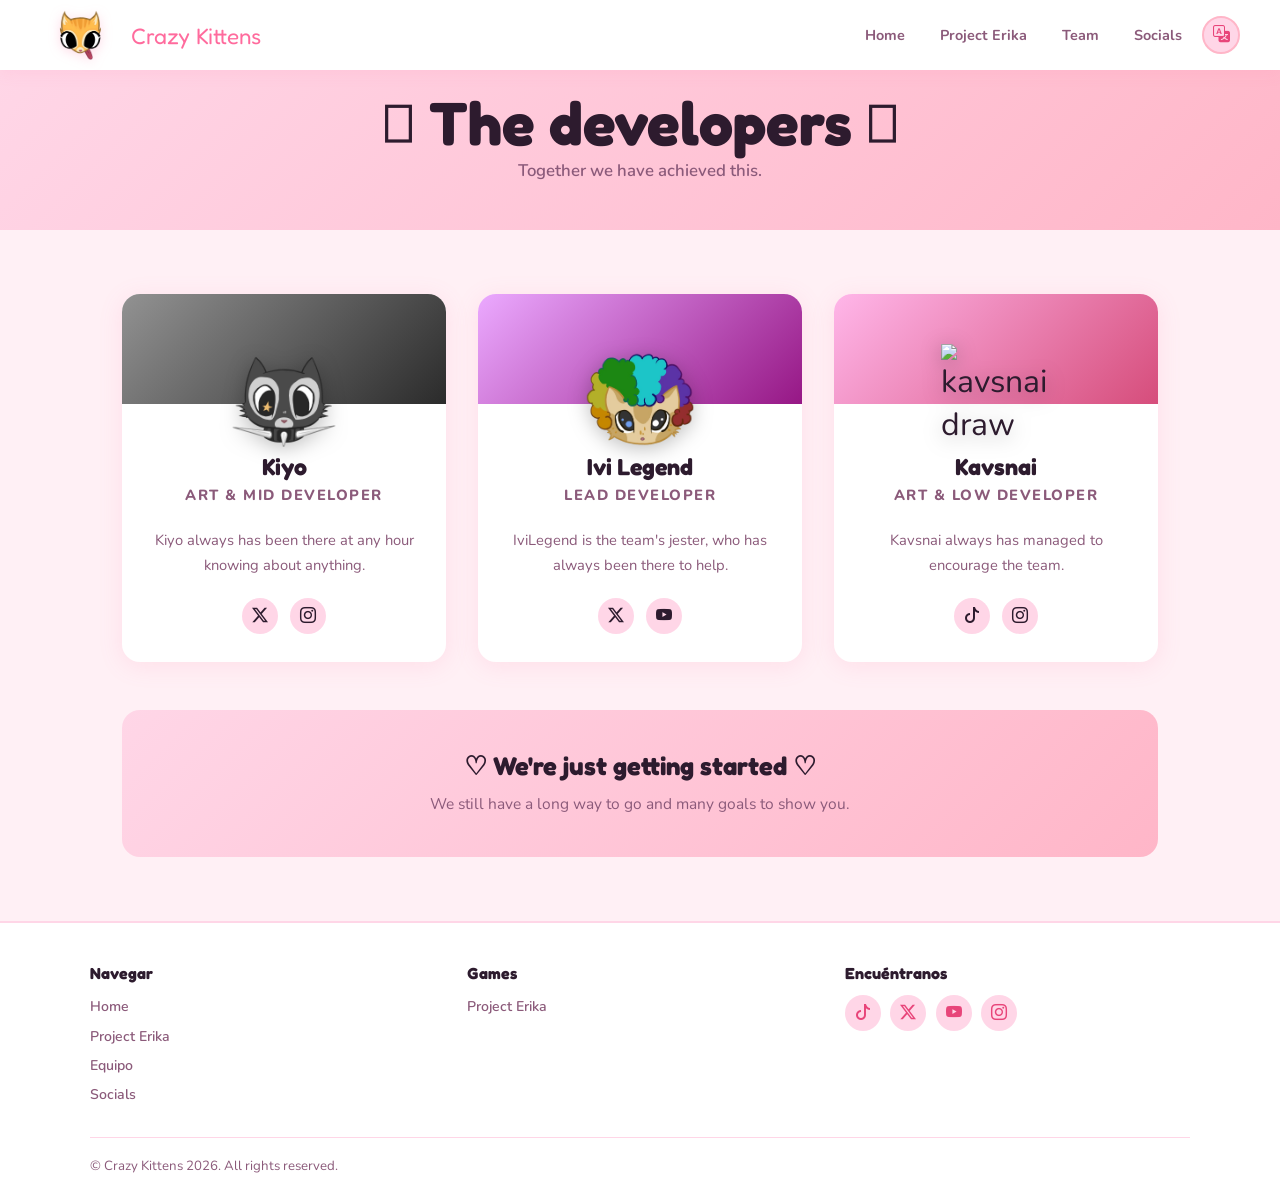
==== commit a798fc36: "social" ====
--- a/team/index.html
+++ b/team/index.html
@@ -5,7 +5,7 @@
   <meta name="viewport" content="width=device-width, initial-scale=1.0">
   <title>Team - Crazy Kittens</title>
   <link rel="stylesheet" href="../style.css">
-  <link rel="icon" type="image/png" href="assets/icons/logo/logo_simp.ico">
+  <link rel="icon" type="image/png" href="../assets/icons/logo_simp.ico">
   <link rel="stylesheet" href="https://cdn.jsdelivr.net/npm/bootstrap-icons@1.11.3/font/bootstrap-icons.css"> <!-- Iconos duros de pelotas -->
 </head>
 
@@ -71,12 +71,12 @@
         </div>
         <div class="member-info">
 
-          <h2>IviLegend</h2>
+          <h2>Ivi Legend</h2>
           <p class="member-role" data-i18n="dev.ivi_role"></p>
           <p data-i18n="dev.ivi_bio"></p>
           <div class="member-socials">
-            <a href="https://x.com" class="member-social-link" title="X"><i class="bi bi-twitter-x"></i></a>
-            <a href="https://instagram.com" class="member-social-link" title="Instagram"><i class="bi bi-instagram"></i></a>
+            <a href="https://x.com/IviLegend" class="member-social-link" title="X"><i class="bi bi-twitter-x"></i></a>
+            <a href="https://www.youtube.com/@Ivi_Legend" class="member-social-link" title="youtube"><i class="bi bi-youtube"></i></a>
           </div>
 
         </div>
@@ -84,7 +84,7 @@
 
       <div class="member-card">
         <div class="member-banner member-banner-3">
-          <div class="member-avatar-wrap"><div class="member-avatar"><img src="../assets/images/team/logo_kavsai.png" alt="kavsnai draw"></div></div>
+          <div class="member-avatar-wrap"><div class="member-avatar"><img src="../assets/images/team/logo_kavsnai.png" alt="kavsnai draw"></div></div>
         </div>
         <div class="member-info">
 
